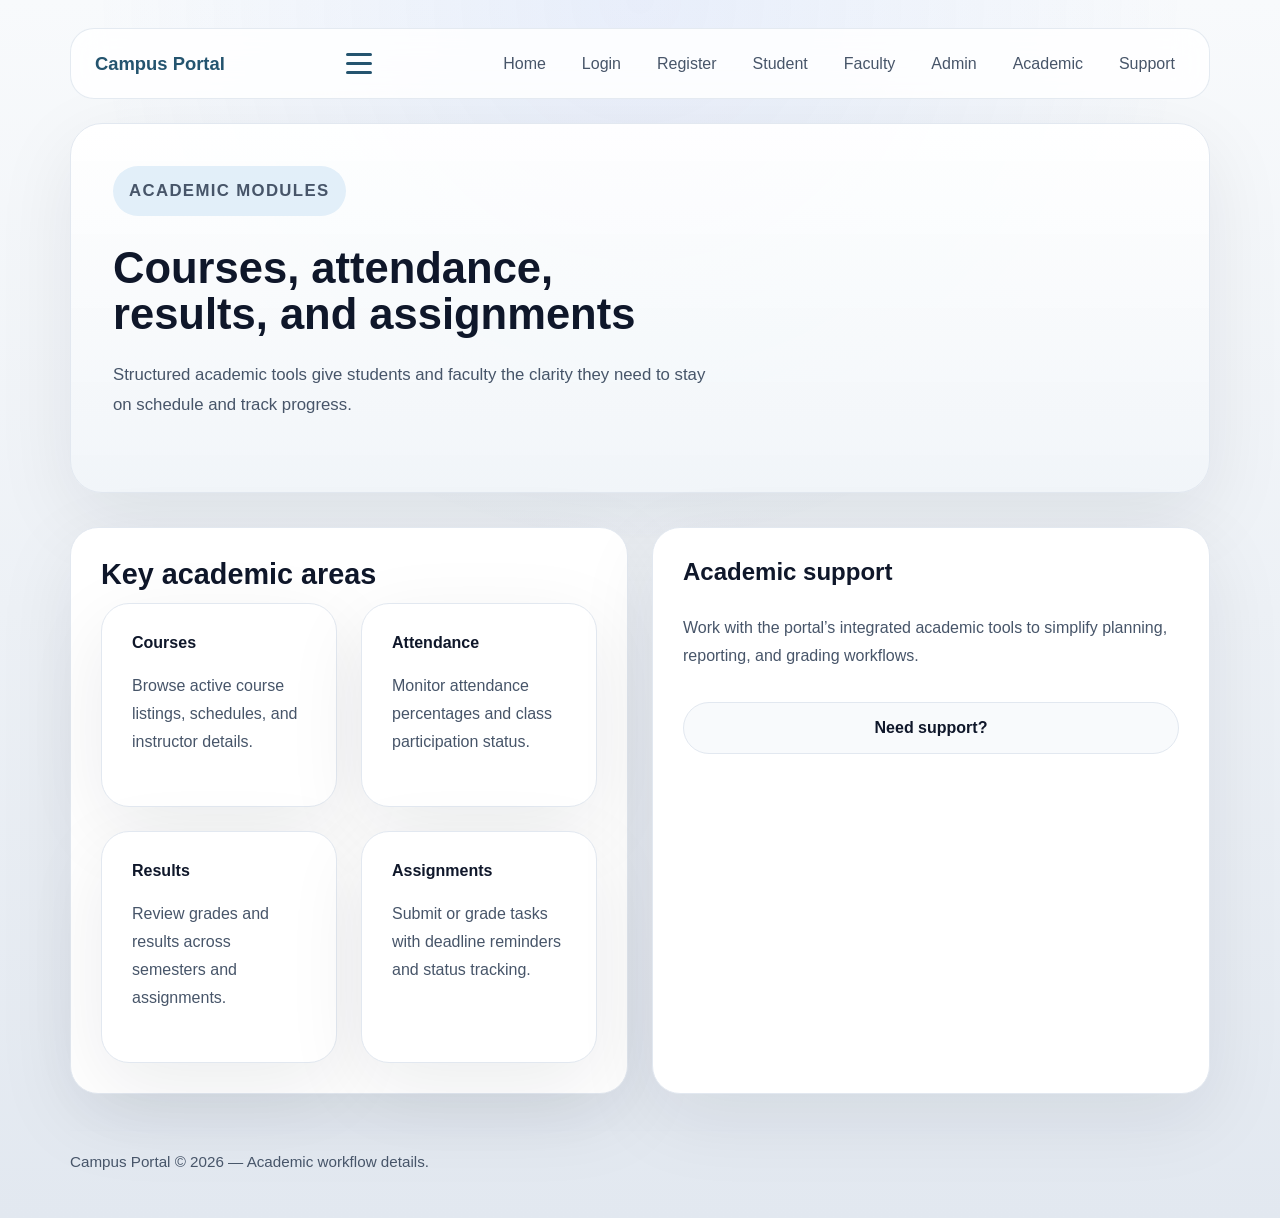
==== website/academic.html @ 67450fb0 "added css and js" ====
<!DOCTYPE html>
<html lang="en">
<head>
  <meta charset="UTF-8">
  <meta name="viewport" content="width=device-width, initial-scale=1.0">
  <title>Academic Modules | Campus Portal</title>
  <link rel="stylesheet" href="styles.css">
</head>
<body>
  <div class="page-shell">
    <header class="site-header">
      <a class="brand" href="index.html">Campus Portal</a>
      <button class="menu-toggle" type="button" aria-label="Toggle navigation" aria-expanded="false" aria-controls="site-nav">
        <span></span><span></span><span></span>
      </button>
      <nav class="site-nav" id="site-nav">
        <a href="index.html">Home</a>
        <a href="login.html">Login</a>
        <a href="register.html">Register</a>
        <a href="student-dashboard.html">Student</a>
        <a href="faculty-dashboard.html">Faculty</a>
        <a href="admin-dashboard.html">Admin</a>
        <a href="academic.html">Academic</a>
        <a href="support.html">Support</a>
      </nav>
    </header>

    <section class="hero hero-simple">
      <div>
        <p class="eyebrow">Academic modules</p>
        <h1>Courses, attendance, results, and assignments</h1>
        <p>Structured academic tools give students and faculty the clarity they need to stay on schedule and track progress.</p>
      </div>
    </section>

    <main class="detail-grid">
      <div class="detail-card">
        <div class="section-header">
          <h2>Key academic areas</h2>
        </div>
        <div class="detail-grid">
          <div class="detail-card">
            <strong>Courses</strong>
            <p>Browse active course listings, schedules, and instructor details.</p>
          </div>
          <div class="detail-card">
            <strong>Attendance</strong>
            <p>Monitor attendance percentages and class participation status.</p>
          </div>
          <div class="detail-card">
            <strong>Results</strong>
            <p>Review grades and results across semesters and assignments.</p>
          </div>
          <div class="detail-card">
            <strong>Assignments</strong>
            <p>Submit or grade tasks with deadline reminders and status tracking.</p>
          </div>
        </div>
      </div>

      <aside class="detail-card">
        <h3>Academic support</h3>
        <p>Work with the portal’s integrated academic tools to simplify planning, reporting, and grading workflows.</p>
        <a class="button button-tertiary" href="support.html">Need support?</a>
      </aside>
    </main>

    <footer class="page-footer">Campus Portal © 2026 — Academic workflow details.</footer>
  </div>
<script src="script.js"></script>
</body>
</html>
---- website/styles.css ----
:root {
  color-scheme: light;
  font-family: Inter, 'Segoe UI', Tahoma, Geneva, Verdana, sans-serif;
  font-size: 16px;
  background: #f1f5f9;
  color: #0f172a;
  --surface: #ffffff;
  --surface-muted: #f8fafc;
  --border: #e2e8f0;
  --text: #0f172a;
  --muted: #475569;
  --accent: #24546f;
  --accent-soft: #dbeafe;
  --shadow: 0 24px 80px rgba(15, 23, 42, 0.08);
}

* {
  box-sizing: border-box;
}

html, body {
  margin: 0;
  min-height: 100%;
}

body {
  background: radial-gradient(circle at top, rgba(37, 99, 235, 0.08), transparent 40%),
              linear-gradient(180deg, #f8fafc 0%, #e2e8f0 100%);
}

img, svg {
  max-width: 100%;
}

.hero-gallery {
  display: block;
  padding: 36px 42px;
}

.slider-card {
  margin-top: 24px;
  padding: 24px;
  border-radius: 32px;
  background: rgba(255, 255, 255, 0.95);
  border: 1px solid var(--border);
  box-shadow: var(--shadow);
}

.slider-frame {
  position: relative;
  display: grid;
  align-items: center;
}

.slider-track {
  position: relative;
  min-height: 460px;
  overflow: hidden;
  border-radius: 24px;
}

.slide {
  position: absolute;
  inset: 0;
  opacity: 0;
  transform: translateX(24px);
  transition: opacity 0.45s ease, transform 0.45s ease;
}

.slide.active {
  opacity: 1;
  transform: translateX(0);
}

.slide img {
  width: 100%;
  height: 460px;
  object-fit: cover;
  display: block;
}

.slide-caption {
  position: absolute;
  left: 24px;
  right: 24px;
  bottom: 24px;
  padding: 20px 24px;
  border-radius: 18px;
  background: rgba(15, 23, 42, 0.72);
  color: #ffffff;
  backdrop-filter: blur(6px);
}

.slide-caption h2 {
  margin: 0 0 8px;
  font-size: 1.3rem;
}

.slide-caption p {
  margin: 0;
  color: rgba(255,255,255,0.9);
}

.slider-control {
  position: absolute;
  top: 50%;
  transform: translateY(-50%);
  z-index: 2;
  border: none;
  width: 46px;
  height: 46px;
  border-radius: 50%;
  background: rgba(255, 255, 255, 0.9);
  color: var(--accent);
  font-size: 1.2rem;
  cursor: pointer;
  box-shadow: 0 12px 24px rgba(15, 23, 42, 0.14);
}

.slider-control.prev {
  left: 16px;
}

.slider-control.next {
  right: 16px;
}

.slider-dots {
  display: flex;
  justify-content: center;
  gap: 10px;
  margin-top: 16px;
}

.dot {
  width: 12px;
  height: 12px;
  border: none;
  padding: 0;
  border-radius: 50%;
  background: #cbd5e1;
  cursor: pointer;
}

.dot.active {
  background: var(--accent);
}

@media (max-width: 780px) {
  .site-header {
    align-items: center;
    flex-wrap: wrap;
  }

  .menu-toggle {
    margin-left: auto;
  }

  .site-header .site-nav {
    display: none;
    width: 100%;
    flex-direction: column;
    gap: 8px;
    padding-top: 12px;
    border-top: 1px solid var(--border);
  }

  .site-header .site-nav.open {
    display: flex;
  }

  .site-header .site-nav a {
    width: 100%;
  }

  .hero-gallery {
    padding: 28px;
  }

  .slider-track {
    min-height: 360px;
  }

  .slide img {
    height: 360px;
  }

  .slide-caption {
    left: 16px;
    right: 16px;
    bottom: 16px;
  }
}

img, svg {
  max-width: 100%;
}

button, input, textarea {
  font: inherit;
}

.page-shell {
  width: min(1140px, calc(100% - 32px));
  margin: 0 auto;
  padding: 28px 0 48px;
}

.site-header {
  display: flex;
  align-items: center;
  justify-content: space-between;
  gap: 24px;
  padding: 16px 24px;
  margin-bottom: 24px;
  border-radius: 24px;
  background: rgba(255, 255, 255, 0.85);
  border: 1px solid rgba(226, 232, 240, 0.9);
  backdrop-filter: blur(16px);
}

.brand {
  color: var(--accent);
  font-size: 1.15rem;
  font-weight: 700;
  text-decoration: none;
}

.site-nav {
  display: flex;
  flex-wrap: wrap;
  gap: 16px;
}

.site-nav a {
  color: var(--muted);
  text-decoration: none;
  padding: 8px 10px;
  border-radius: 14px;
  transition: background-color 0.2s ease, color 0.2s ease;
}

.site-nav a:hover,
.site-nav a:focus-visible {
  background: var(--accent-soft);
  color: var(--accent);
}

.menu-toggle {
  display: inline-flex;
  align-items: center;
  justify-content: center;
  flex-direction: column;
  gap: 6px;
  border: none;
  background: transparent;
  color: var(--accent);
  cursor: pointer;
  padding: 8px 12px;
  border-radius: 8px;
  transition: background-color 0.2s ease, transform 0.2s ease;
}

.menu-toggle:hover,
.menu-toggle:focus-visible {
  background-color: var(--accent-soft);
  outline: none;
  transform: scale(1.05);
}

.menu-toggle span {
  display: block;
  width: 26px;
  height: 3px;
  background: currentColor;
  border-radius: 2px;
  transition: transform 0.3s ease, opacity 0.3s ease;
}

.hero {
  display: grid;
  grid-template-columns: 1.4fr 1fr;
  gap: 32px;
  align-items: center;
  padding: 42px;
  border-radius: 32px;
  background: linear-gradient(180deg, rgba(255,255,255,0.96), rgba(241,245,249,0.98));
  border: 1px solid var(--border);
  box-shadow: var(--shadow);
}

.hero-copy {
  max-width: 620px;
}

.eyebrow {
  margin: 0 0 16px;
  display: inline-flex;
  align-items: center;
  gap: 10px;
  padding: 10px 16px;
  border-radius: 999px;
  background: #e2eff9;
  color: #1e3a57;
  font-size: 0.88rem;
  font-weight: 700;
  letter-spacing: 0.08em;
  text-transform: uppercase;
}

.hero h1 {
  margin: 0 0 22px;
  font-size: clamp(2.5rem, 3.4vw, 3.8rem);
  line-height: 1.05;
  color: var(--text);
}

.hero p {
  margin: 0 0 30px;
  color: var(--muted);
  font-size: 1.05rem;
  line-height: 1.8;
}

.hero-actions {
  display: flex;
  flex-wrap: wrap;
  gap: 16px;
}

.button {
  display: inline-flex;
  align-items: center;
  justify-content: center;
  min-height: 52px;
  padding: 0 24px;
  border-radius: 999px;
  text-decoration: none;
  font-weight: 700;
  transition: transform 0.2s ease, box-shadow 0.2s ease, background-color 0.2s ease, color 0.2s ease;
}

.button:hover,
.button:focus-visible {
  transform: translateY(-1px);
}

.button-primary {
  background: var(--accent);
  color: #ffffff;
  box-shadow: 0 16px 32px rgba(36, 84, 111, 0.18);
}

.button-secondary {
  background: transparent;
  color: var(--accent);
  border: 1px solid rgba(36, 84, 111, 0.16);
}

.button-tertiary {
  background: #f8fafc;
  color: var(--text);
  border: 1px solid var(--border);
}

.hero-panel {
  display: grid;
  gap: 20px;
}

.panel-card {
  padding: 28px;
  border-radius: 28px;
  background: var(--surface);
  border: 1px solid var(--border);
  box-shadow: var(--shadow);
    transition: transform 0.24s ease, border-color 0.24s ease;
  }
  
  .panel-card-alt {
    background: #f8fbfd;
  }
  
  .panel-card:hover {
    transform: translateY(-2px);
    border-color: rgba(36, 84, 111, 0.18);
  }
  
  .panel-card h2 {
    margin: 0 0 12px;
    font-size: 1.45rem;
    color: var(--text);
  }
  
  .role-select-button.active-role {
    box-shadow: 0 0 0 3px rgba(36, 84, 111, 0.18);
  }
  
  .role-message {
    margin-top: 16px;
    padding: 18px 20px;
    border-radius: 18px;
    background: #eff8ff;
    color: #1e3a57;
    font-size: 0.98rem;
    border: 1px solid rgba(56, 117, 183, 0.15);
  }
  
  .login-modal {
    position: fixed;
    inset: 0;
    display: none;
    align-items: center;
    justify-content: center;
    z-index: 40;
  }
  
  .login-modal.visible {
    display: flex;
  }
  
  .login-modal-backdrop {
    position: absolute;
    inset: 0;
    background: rgba(15, 23, 42, 0.55);
    backdrop-filter: blur(3px);
  }
  
  .login-modal-content {
    position: relative;
    width: min(540px, calc(100% - 32px));
    padding: 0;
    border-radius: 28px;
    background: var(--surface);
    box-shadow: 0 40px 120px rgba(15, 23, 42, 0.2);
    z-index: 1;
  }
  
  .form-panel {
    padding: 36px 32px 32px;
  }
  
  .modal-close {
    position: absolute;
    top: 18px;
    right: 18px;
    border: none;
    background: transparent;
    color: var(--muted);
    font-size: 1.8rem;
    cursor: pointer;
    line-height: 1;
  }
  
  .login-error {
    min-height: 24px;
    margin-bottom: 16px;
    color: #b91c1c;
    font-weight: 600;
  }

main {
  display: grid;
  gap: 28px;
  margin-top: 34px;
}
.overview-grid,
.feature-grid,
.detail-grid {
  display: grid;
  gap: 24px;
}

.overview-grid {
  grid-template-columns: repeat(3, minmax(0, 1fr));
}

.feature-grid {
  grid-template-columns: repeat(2, minmax(0, 1fr));
}

.dashboard-card,
.feature-card,
.detail-card,
.form-panel {
  padding: 30px;
  border-radius: 28px;
  background: var(--surface);
  border: 1px solid var(--border);
  box-shadow: var(--shadow);
}

.dashboard-card span {
  display: inline-flex;
  margin-bottom: 16px;
  font-size: 0.95rem;
  font-weight: 700;
  color: var(--accent);
}

.dashboard-card h2,
.feature-card h3,
.detail-card h3,
.form-panel h2 {
  margin: 0 0 16px;
  color: var(--text);
  font-size: 1.5rem;
}

.dashboard-card p,
.feature-card p,
.detail-card p {
  margin: 0 0 20px;
  color: var(--muted);
  line-height: 1.75;
}

.text-link {
  color: var(--accent);
  text-decoration: none;
  font-weight: 700;
}

.text-link:hover {
  text-decoration: underline;
}

.section-header {
  display: flex;
  align-items: center;
  justify-content: space-between;
  gap: 16px;
}

.section-header h2 {
  margin: 0;
  font-size: 1.8rem;
}

.detail-grid {
  grid-template-columns: repeat(2, minmax(0, 1fr));
}

.detail-card {
  display: flex;
  flex-direction: column;
  gap: 12px;
}

.detail-card strong {
  display: block;
  color: var(--text);
  margin-bottom: 8px;
}

.form-panel {
  max-width: 520px;
}

.form-field {
  display: grid;
  gap: 10px;
  margin-bottom: 18px;
}

.form-field label {
  font-weight: 600;
  color: var(--text);
}

.form-field input {
  width: 100%;
  min-height: 50px;
  padding: 0 16px;
  border: 1px solid var(--border);
  border-radius: 16px;
  background: #fff;
  color: var(--text);
}

.form-field input:focus {
  outline: none;
  border-color: #84b2d1;
  box-shadow: 0 0 0 4px rgba(36, 84, 111, 0.1);
}

.checkbox-field {
  display: flex;
  align-items: center;
  gap: 12px;
  color: var(--muted);
}

.page-footer {
  margin-top: 36px;
  padding-top: 22px;
  border-top: 1px solid #e2e8f0;
  color: var(--muted);
  font-size: 0.95rem;
}

@media (max-width: 980px) {
  .site-header {
    flex-direction: column;
    align-items: flex-start;
  }

  .hero {
    grid-template-columns: 1fr;
    padding: 28px;
  }

  .overview-grid,
  .feature-grid,
  .detail-grid {
    grid-template-columns: 1fr;
  }
}

@media (max-width: 640px) {
  .page-shell {
    width: min(100%, calc(100% - 24px));
    padding: 20px 0 32px;
  }

  .hero {
    border-radius: 24px;
  }

  .hero-actions {
    flex-direction: column;
    align-items: stretch;
  }

  .site-nav {
    width: 100%;
    justify-content: flex-start;
  }
}
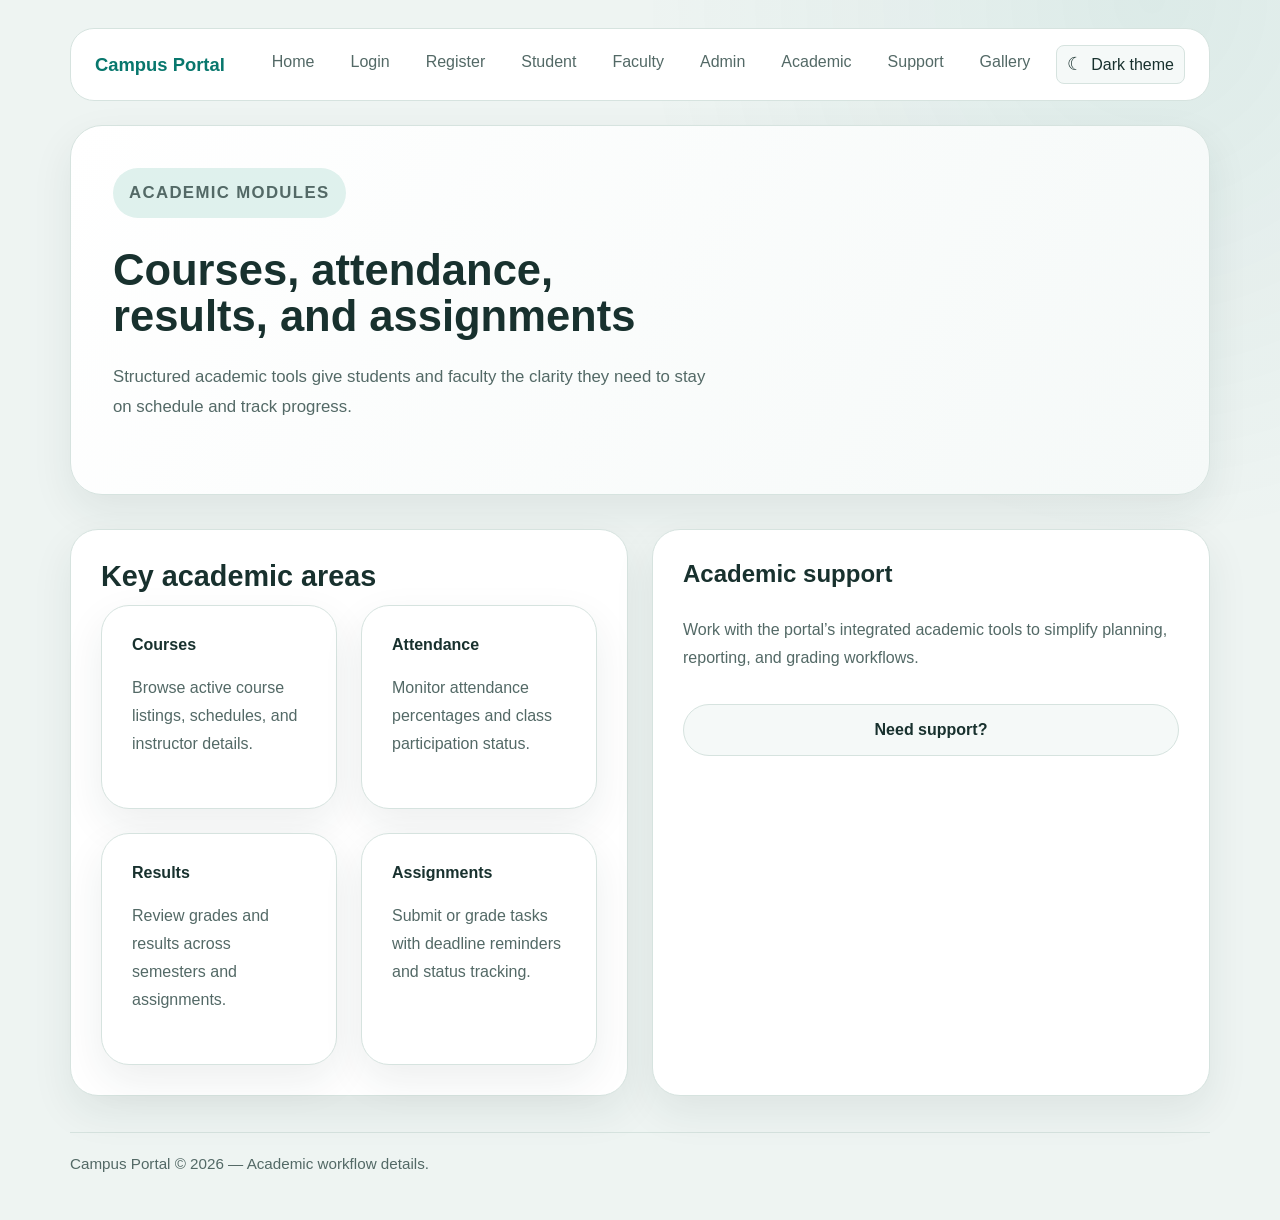
==== commit 9103a9b9: "added light dark theme and changed some ui design" ====
--- a/website/academic.html
+++ b/website/academic.html
@@ -1,5 +1,5 @@
 <!DOCTYPE html>
-<html lang="en">
+<html lang="en" data-theme="light">
 <head>
   <meta charset="UTF-8">
   <meta name="viewport" content="width=device-width, initial-scale=1.0">
@@ -22,6 +22,10 @@
         <a href="admin-dashboard.html">Admin</a>
         <a href="academic.html">Academic</a>
         <a href="support.html">Support</a>
+        <a href="photo-slider.html">Gallery</a>
+        <button class="theme-toggle" type="button" data-theme-toggle aria-label="Dark theme" aria-pressed="false">
+          <span class="theme-icon" aria-hidden="true">&#9790;</span><span>Dark theme</span>
+        </button>
       </nav>
     </header>
 
--- a/website/styles.css
+++ b/website/styles.css
@@ -1,17 +1,37 @@
 :root {
   color-scheme: light;
-  font-family: Inter, 'Segoe UI', Tahoma, Geneva, Verdana, sans-serif;
+  font-family: 'Segoe UI', Tahoma, Geneva, Verdana, sans-serif;
   font-size: 16px;
-  background: #f1f5f9;
-  color: #0f172a;
+  background: #eef4f2;
+  color: #18312e;
+  --page: #eef4f2;
   --surface: #ffffff;
-  --surface-muted: #f8fafc;
-  --border: #e2e8f0;
-  --text: #0f172a;
-  --muted: #475569;
-  --accent: #24546f;
-  --accent-soft: #dbeafe;
-  --shadow: 0 24px 80px rgba(15, 23, 42, 0.08);
+  --surface-muted: #f5f9f8;
+  --border: #d6e3df;
+  --text: #18312e;
+  --muted: #536966;
+  --accent: #08776d;
+  --accent-strong: #075b54;
+  --accent-soft: #dff1ed;
+  --notice: #183e3a;
+  --notice-text: #f4fffc;
+  --shadow: 0 16px 42px rgba(24, 49, 46, 0.08);
+}
+
+html[data-theme="dark"] {
+  color-scheme: dark;
+  --page: #142321;
+  --surface: #1d302d;
+  --surface-muted: #233936;
+  --border: #38524d;
+  --text: #edf7f4;
+  --muted: #b4c8c3;
+  --accent: #75d5c5;
+  --accent-strong: #a0e6d9;
+  --accent-soft: #294b45;
+  --notice: #0d1917;
+  --notice-text: #f4fffc;
+  --shadow: 0 16px 42px rgba(0, 0, 0, 0.2);
 }
 
 * {
@@ -24,8 +44,9 @@
 }
 
 body {
-  background: radial-gradient(circle at top, rgba(37, 99, 235, 0.08), transparent 40%),
-              linear-gradient(180deg, #f8fafc 0%, #e2e8f0 100%);
+  background: radial-gradient(ellipse at 90% 0%, rgba(8, 119, 109, 0.08), transparent 32rem), var(--page);
+  color: var(--text);
+  transition: background-color 0.2s ease, color 0.2s ease;
 }
 
 img, svg {
@@ -41,7 +62,7 @@
   margin-top: 24px;
   padding: 24px;
   border-radius: 32px;
-  background: rgba(255, 255, 255, 0.95);
+  background: var(--surface);
   border: 1px solid var(--border);
   box-shadow: var(--shadow);
 }
@@ -110,7 +131,7 @@
   width: 46px;
   height: 46px;
   border-radius: 50%;
-  background: rgba(255, 255, 255, 0.9);
+  background: var(--surface);
   color: var(--accent);
   font-size: 1.2rem;
   cursor: pointer;
@@ -153,6 +174,7 @@
   }
 
   .menu-toggle {
+    display: inline-flex;
     margin-left: auto;
   }
 
@@ -173,6 +195,12 @@
     width: 100%;
   }
 
+  .site-header .site-nav .theme-toggle,
+  .site-header .site-nav .result-tab {
+    width: 100%;
+    justify-content: flex-start;
+  }
+
   .hero-gallery {
     padding: 28px;
   }
@@ -214,8 +242,8 @@
   padding: 16px 24px;
   margin-bottom: 24px;
   border-radius: 24px;
-  background: rgba(255, 255, 255, 0.85);
-  border: 1px solid rgba(226, 232, 240, 0.9);
+  background: var(--surface);
+  border: 1px solid var(--border);
   backdrop-filter: blur(16px);
 }
 
@@ -246,8 +274,53 @@
   color: var(--accent);
 }
 
+.site-nav .theme-toggle {
+  display: inline-flex;
+  align-items: center;
+  gap: 8px;
+  padding: 8px 10px;
+  border: 1px solid var(--border);
+  border-radius: 8px;
+  background: var(--surface-muted);
+  color: var(--text);
+  font: inherit;
+  cursor: pointer;
+}
+
+.site-nav .theme-toggle span:last-child {
+  white-space: nowrap;
+}
+
+.theme-toggle:hover,
+.theme-toggle:focus-visible {
+  border-color: var(--accent);
+  outline: 2px solid var(--accent-soft);
+  outline-offset: 1px;
+}
+
+.theme-icon {
+  font-size: 1.1rem;
+}
+
+.site-nav .result-tab {
+  padding: 8px 10px;
+  border: 0;
+  border-radius: 14px;
+  background: transparent;
+  color: var(--muted);
+  font: inherit;
+  cursor: pointer;
+  transition: background-color 0.2s ease, color 0.2s ease;
+}
+
+.site-nav .result-tab:hover,
+.site-nav .result-tab:focus-visible {
+  background: var(--accent-soft);
+  color: var(--accent);
+}
+
 .menu-toggle {
-  display: inline-flex;
+  display: none;
   align-items: center;
   justify-content: center;
   flex-direction: column;
@@ -277,6 +350,50 @@
   transition: transform 0.3s ease, opacity 0.3s ease;
 }
 
+.notification-banner {
+  display: flex;
+  align-items: center;
+  justify-content: space-between;
+  gap: 20px;
+  margin: 16px 0 24px;
+  padding: 14px 18px;
+  border-radius: 8px;
+  background: var(--notice);
+  color: var(--notice-text);
+}
+
+.notification-banner[hidden] {
+  display: none;
+}
+
+.notification-banner p {
+  margin: 0;
+  line-height: 1.6;
+}
+
+.notification-banner strong {
+  margin-right: 8px;
+  color: #a9e6d9;
+}
+
+.notification-close {
+  flex: 0 0 auto;
+  width: 34px;
+  height: 34px;
+  border: 0;
+  border-radius: 5px;
+  background: transparent;
+  color: inherit;
+  font-size: 1.5rem;
+  line-height: 1;
+  cursor: pointer;
+}
+
+.notification-close:focus-visible {
+  outline: 3px solid var(--accent);
+  outline-offset: 2px;
+}
+
 .hero {
   display: grid;
   grid-template-columns: 1.4fr 1fr;
@@ -284,7 +401,7 @@
   align-items: center;
   padding: 42px;
   border-radius: 32px;
-  background: linear-gradient(180deg, rgba(255,255,255,0.96), rgba(241,245,249,0.98));
+  background: linear-gradient(120deg, var(--surface), var(--surface-muted));
   border: 1px solid var(--border);
   box-shadow: var(--shadow);
 }
@@ -300,8 +417,8 @@
   gap: 10px;
   padding: 10px 16px;
   border-radius: 999px;
-  background: #e2eff9;
-  color: #1e3a57;
+  background: var(--accent-soft);
+  color: var(--accent-strong);
   font-size: 0.88rem;
   font-weight: 700;
   letter-spacing: 0.08em;
@@ -348,17 +465,17 @@
 .button-primary {
   background: var(--accent);
   color: #ffffff;
-  box-shadow: 0 16px 32px rgba(36, 84, 111, 0.18);
+  box-shadow: 0 12px 24px rgba(8, 119, 109, 0.18);
 }
 
 .button-secondary {
   background: transparent;
   color: var(--accent);
-  border: 1px solid rgba(36, 84, 111, 0.16);
+  border: 1px solid var(--border);
 }
 
 .button-tertiary {
-  background: #f8fafc;
+  background: var(--surface-muted);
   color: var(--text);
   border: 1px solid var(--border);
 }
@@ -378,12 +495,12 @@
   }
   
   .panel-card-alt {
-    background: #f8fbfd;
+    background: var(--surface-muted);
   }
   
   .panel-card:hover {
     transform: translateY(-2px);
-    border-color: rgba(36, 84, 111, 0.18);
+    border-color: var(--accent);
   }
   
   .panel-card h2 {
@@ -400,10 +517,10 @@
     margin-top: 16px;
     padding: 18px 20px;
     border-radius: 18px;
-    background: #eff8ff;
-    color: #1e3a57;
+    background: var(--accent-soft);
+    color: var(--accent-strong);
     font-size: 0.98rem;
-    border: 1px solid rgba(56, 117, 183, 0.15);
+    border: 1px solid var(--border);
   }
   
   .login-modal {
@@ -459,6 +576,91 @@
     font-weight: 600;
   }
 
+.faq-section {
+  margin-top: 32px;
+  padding: 32px 28px;
+  border-radius: 32px;
+  background: var(--surface);
+  border: 1px solid var(--border);
+  box-shadow: var(--shadow);
+}
+
+.faq-header {
+  margin-bottom: 20px;
+}
+
+.faq-header h2 {
+  margin-top: 10px;
+}
+
+.faq-list {
+  display: grid;
+  gap: 14px;
+}
+
+.faq-item {
+  border-radius: 18px;
+  border: 1px solid var(--border);
+  background: var(--surface-muted);
+  overflow: hidden;
+}
+
+.faq-question {
+  width: 100%;
+  display: flex;
+  align-items: center;
+  justify-content: space-between;
+  gap: 20px;
+  padding: 20px 22px;
+  border: none;
+  background: transparent;
+  color: var(--text);
+  font-size: 1.02rem;
+  font-weight: 700;
+  text-align: left;
+  cursor: pointer;
+}
+
+.faq-icon {
+  display: inline-flex;
+  align-items: center;
+  justify-content: center;
+  width: 28px;
+  height: 28px;
+  border-radius: 50%;
+  background: var(--accent-soft);
+  color: var(--accent);
+  font-size: 1.4rem;
+  line-height: 1;
+  transition: transform 0.2s ease;
+}
+
+.faq-answer {
+  max-height: 0;
+  overflow: hidden;
+  transition: max-height 0.3s ease;
+}
+
+.faq-answer p {
+  margin: 0;
+  padding: 0 22px 20px;
+  color: var(--muted);
+  line-height: 1.75;
+}
+
+.faq-item.active .faq-answer {
+  max-height: 220px;
+}
+
+.faq-item.active .faq-icon {
+  transform: rotate(45deg);
+}
+
+.home-quick-access {
+  display: grid;
+  gap: 18px;
+}
+
 main {
   display: grid;
   gap: 28px;
@@ -574,14 +776,14 @@
   padding: 0 16px;
   border: 1px solid var(--border);
   border-radius: 16px;
-  background: #fff;
+  background: var(--surface);
   color: var(--text);
 }
 
 .form-field input:focus {
   outline: none;
-  border-color: #84b2d1;
-  box-shadow: 0 0 0 4px rgba(36, 84, 111, 0.1);
+  border-color: var(--accent);
+  box-shadow: 0 0 0 4px var(--accent-soft);
 }
 
 .checkbox-field {
@@ -594,15 +796,15 @@
 .page-footer {
   margin-top: 36px;
   padding-top: 22px;
-  border-top: 1px solid #e2e8f0;
+  border-top: 1px solid var(--border);
   color: var(--muted);
   font-size: 0.95rem;
 }
 
 @media (max-width: 980px) {
   .site-header {
-    flex-direction: column;
-    align-items: flex-start;
+    flex-wrap: wrap;
+    align-items: center;
   }
 
   .hero {
@@ -617,6 +819,123 @@
   }
 }
 
+.result-tab {
+  font-weight: 600;
+}
+
+.result-modal-overlay {
+  position: fixed;
+  inset: 0;
+  display: none;
+  align-items: center;
+  justify-content: center;
+  padding: 24px;
+  background: rgba(15, 23, 42, 0.26);
+  backdrop-filter: blur(2px);
+  z-index: 100;
+}
+
+.result-modal-overlay.visible {
+  display: flex;
+}
+
+.result-modal {
+  position: relative;
+  width: min(960px, 100%);
+  max-height: 90vh;
+  overflow-y: auto;
+  padding: 28px 26px 24px;
+  border-radius: 18px;
+  background: var(--surface);
+  box-shadow: 0 30px 80px rgba(15, 23, 42, 0.25);
+}
+
+.result-close {
+  position: absolute;
+  top: 18px;
+  right: 18px;
+  border: none;
+  background: transparent;
+  color: var(--text);
+  font-size: 2.2rem;
+  line-height: 1;
+  cursor: pointer;
+}
+
+.result-title {
+  margin: 0 0 20px;
+  text-align: center;
+  font-size: clamp(2rem, 2vw, 2.6rem);
+  color: var(--accent-strong);
+}
+
+.result-meta {
+  display: grid;
+  grid-template-columns: repeat(2, minmax(0, 1fr));
+  gap: 14px 20px;
+  margin-bottom: 22px;
+}
+
+.result-meta p {
+  margin: 0;
+  padding: 16px 18px;
+  border-radius: 12px;
+  background: var(--surface-muted);
+  font-size: 1.05rem;
+}
+
+.result-table {
+  width: 100%;
+  border-collapse: collapse;
+  border-radius: 12px;
+  overflow: hidden;
+  background: var(--surface);
+  box-shadow: inset 0 0 0 1px rgba(148, 163, 184, 0.4);
+}
+
+.result-table th,
+.result-table td {
+  padding: 18px 14px;
+  border: 1px solid var(--border);
+  text-align: center;
+  font-size: 1.05rem;
+}
+
+.result-table thead th {
+  background: var(--accent);
+  color: #ffffff;
+  font-weight: 700;
+}
+
+.result-summary {
+  margin-top: 20px;
+  padding: 10px 6px 0;
+  color: var(--text);
+  font-size: 1.1rem;
+  line-height: 1.8;
+}
+
+.result-summary p {
+  margin: 0;
+}
+
+.result-pass {
+  color: #16a34a;
+  font-weight: 700;
+}
+
+.download-result {
+  margin-top: 22px;
+  padding: 14px 24px;
+  border: none;
+  border-radius: 10px;
+  background: var(--accent);
+  color: #ffffff;
+  font-size: 1rem;
+  font-weight: 700;
+  cursor: pointer;
+}
+
 @media (max-width: 640px) {
   .page-shell {
     width: min(100%, calc(100% - 24px));
@@ -636,4 +955,64 @@
     width: 100%;
     justify-content: flex-start;
   }
-}
+
+  .result-meta {
+    grid-template-columns: 1fr;
+  }
+
+  .result-modal {
+    padding: 26px 18px 20px;
+  }
+
+  .notification-banner {
+    align-items: flex-start;
+    gap: 10px;
+  }
+}
+
+@media (max-width: 780px) {
+  .site-header {
+    align-items: center;
+    flex-wrap: wrap;
+  }
+
+  .menu-toggle {
+    display: inline-flex;
+    margin-left: auto;
+  }
+
+  .site-header .site-nav {
+    display: none;
+    width: 100%;
+    flex-direction: column;
+    align-items: stretch;
+    gap: 8px;
+    padding-top: 12px;
+    border-top: 1px solid var(--border);
+  }
+
+  .site-header .site-nav.open {
+    display: flex;
+  }
+
+  .site-header .site-nav a,
+  .site-header .site-nav .result-tab,
+  .site-header .site-nav .theme-toggle {
+    width: 100%;
+    text-align: left;
+  }
+
+  .site-header .site-nav .theme-toggle {
+    justify-content: flex-start;
+  }
+}
+
+html[data-theme="dark"] .panel-card-alt,
+html[data-theme="dark"] .button-tertiary,
+html[data-theme="dark"] .result-table td {
+  background: var(--surface-muted);
+}
+
+html[data-theme="dark"] .role-message {
+  color: var(--text);
+}
